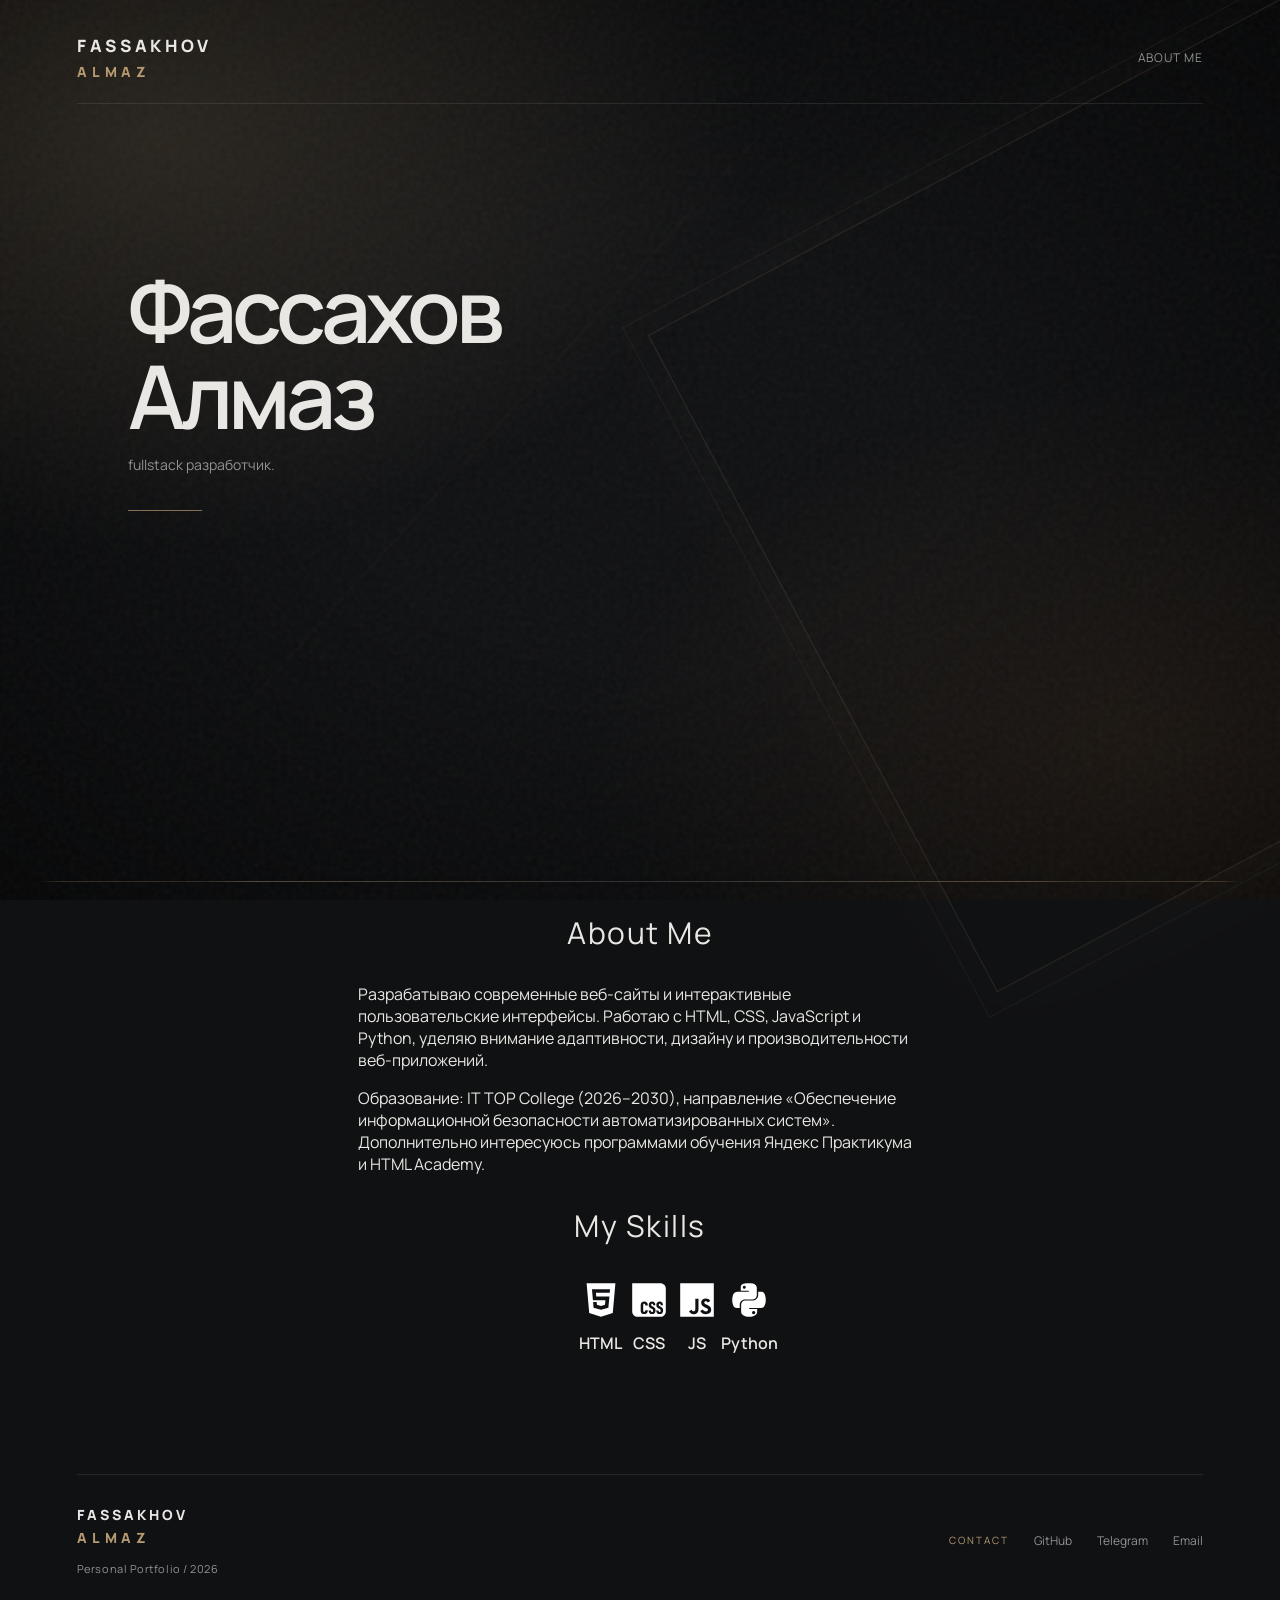
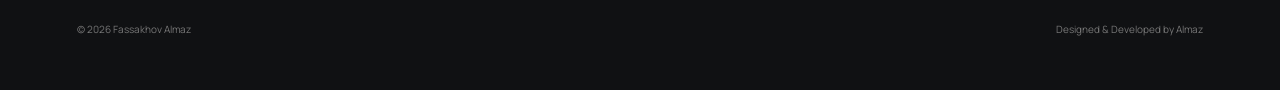
==== index.html @ ca23e42d "Add files via upload" ====
<!DOCTYPE html>
<html lang="ru">
<head>
    <meta charset="UTF-8">
    <meta name="viewport" content="width=device-width, initial-scale=1.0">
    <title>Fassakhov Almaz</title>
    <link rel="stylesheet" href="css/style.css">
</head>
<body>
    <div class="grain"></div>
    <div class="background"></div>
    <div class="content">
        <header>
            <div class="logo">
                <span class="brand">FASSAKHOV</span>
                <span class="brand brand-accent">ALMAZ</span>
            </div>
            <nav>
                <a href="#about">ABOUT ME</a>
                <!-- <a href="#project">PET-PROJECTS</a> -->
            </nav>
        </header>

    <main class="hero">
         <!--  <div class="eyebrow">Portfolio / 2026</div> -->
        <div class="eyebrow"></div>
            <h1>Фассахов<br>Алмаз</h1>
            <!-- <p>Студент первого курса по направлению «Кибербезопасность».</p> -->
             <p>fullstack разработчик.</p>
        <div class="line"></div>

    </main>

    <div class="section-divider"></div>

    <section id="about">
        <p class="about">About Me </p>
        <!-- <p class="ya-ustal">Изучаю программирование, машинное обучение и современные технологии. Развиваю навыки разработки на Python, работаю с веб-технологиями и изучаю принципы построения интеллектуальных систем. Предпочитаю практическое обучение и создание собственных проектов.</p>
        <p class="ya-ustal">Обучяюсь в IT TOP College, 2026–2030. Направление: 10.02.05 „Обеспечение информационной безопасности автоматизированных систем“</p>
        <p class="ya-ustal">Из интересов компьютерные игры различных ранжов и паурлифтинг</p> -->
        <p class="ya-ustal">Разрабатываю современные веб-сайты и интерактивные пользовательские интерфейсы. Работаю с HTML, CSS, JavaScript и Python, уделяю внимание адаптивности, дизайну и производительности веб-приложений.</p>
        <p class="ya-ustal">Образование: IT TOP College (2026–2030), направление «Обеспечение информационной безопасности автоматизированных систем». Дополнительно интересуюсь программами обучения Яндекс Практикума и HTML Academy.</p>

    <p class="about">My Skills</p>
    <div class="skills-row">
        <div class="skill-item">
            <img src="assets/images/html5-brands-solid-full.svg" class="skill-icon" alt="HTML5">
            <span class="skill-label">HTML</span>
        </div>
        <div class="skill-item">
            <img src="assets/images/css-brands-solid-full.svg" class="skill-icon" alt="CSS">
            <span class="skill-label">CSS</span>
        </div>
        <div class="skill-item">
            <img src="assets/images/js-brands-solid-full.svg" class="skill-icon" alt="JavaScript">
            <span class="skill-label">JS</span>
        </div>
        <!-- <div class="skill-item">
            <img src="assets/images/brain-solid-full.svg" class="skill-icon" alt="ML">
            <span class="skill-label">ML</span>
        </div> -->
        <div class="skill-item">
            <img src="assets/images/python-brands-solid-full.svg" class="skill-icon" alt="Python">
            <span class="skill-label">Python</span>
        </div>
    </div>

    <!-- <p class="about">Technical Skills </p> -->
    </section>

    
    <!-- <section id="project">
        <h2 class="project-title">My Projects</h2>

        <div class="project-list">

            <article class="project-card">
                <div class="project-info">
                    <span class="project-number">01 / PROJECT</span>
                    <h3>Project Name</h3>
                    <p>
                        Краткое описание проекта. Основные задачи, особенности и использованные технологии.
                    </p>
                    <a href="https://github.com/" target="_blank">
                        VIEW ON GITHUB ↗
                    </a>
                </div>

                <div class="project-gallery">

                    <button class="project-image" type="button" data-gallery-open>
                        <img src="assets/images/project-1.png" alt="Project preview">
                    </button>

                    <div class="gallery-data" hidden>
                        <img src="assets/images/project-1.png" alt="Главный экран">
                        <img src="assets/images/project-1.png" alt="Второй экран">
                        <img src="assets/images/project-1.png" alt="Третий экран">
                    </div>

                </div>
            </article>

            <article class="project-card reverse">
                <div class="project-info">
                    <span class="project-number">02 / PROJECT</span>
                    <h3>Project Name</h3>
                    <p>
                        Краткое описание второго проекта.
                    </p>
                    <a href="https://github.com/" target="_blank">
                        VIEW ON GITHUB ↗
                    </a>
                </div>

                <div class="project-gallery">

                    <button class="project-image" type="button" data-gallery-open>
                        <img src="assets/images/project-2.png" alt="Project preview">
                    </button>

                    <div class="gallery-data" hidden>
                        <img src="assets/images/project-2.png" alt="Главный экран">
                        <img src="assets/images/project-2.png" alt="Второй экран">
                        <img src="assets/images/project-2.png" alt="Третий экран">
                    </div>

                </div>
            </article>

        </div>
    </section> -->


    
    <footer class="footer">
        <div class="footer-top">
            <div class="footer-brand">
                <span>FASSAKHOV</span>
                <span class="brand brand-accent">ALMAZ</span>
                <p>Personal Portfolio / 2026</p>
            </div>

            <div class="footer-contact">

                <span class="footer-heading">
                    CONTACT
                </span>

                <a href="https://github.com/fewrw" target="_blank">
                    GitHub
                </a>

                <a href="https://t.me/DontOnAlweys" target="_blank">
                    Telegram
                </a>

                <a href="https://mail.google.com/mail/?view=cm&fs=1&to=almazfasohov2009293@gmail.com" target="_blank">
                    Email
                </a>
            </div>
        </div>

        <div class="footer-bottom">
            <span>© 2026 Fassakhov Almaz</span>
            <span>Designed & Developed by Almaz</span>
        </div>
    </footer>

    <div class="gallery-modal" id="galleryModal">

    <div class="gallery-window">

        <button class="gallery-close" id="galleryClose" aria-label="Закрыть">
            &times;
        </button>

        <div class="gallery-viewer">

            <button class="gallery-arrow gallery-prev" id="galleryPrev" aria-label="Предыдущее фото">
                &#10094;
            </button>

            <img src="" alt="" class="gallery-main-image" id="galleryMainImage">

            <button class="gallery-arrow gallery-next" id="galleryNext" aria-label="Следующее фото">
                &#10095;
            </button>

        </div>

        <div class="gallery-bottom">

            <div class="gallery-counter" id="galleryCounter">01 / 03</div>

            <div class="gallery-thumbnails" id="galleryThumbnails"></div>

        </div>

        </div>

    </div>

    <script src="js/script.js"></script>
    
</body>
</html>
---- css/style.css ----
@font-face {
    font-family: "Manrope";
    src: url("../assets/fonts/manrope.woff2") format("woff2");
    font-display: swap;
}
* {
  box-sizing: border-box;
}
body {
  min-height: 100vh;
  margin: 0;
  color: #E8E7E3;
  font-family: "Manrope", Arial, sans-serif;
  background: #101113;
}
body::before {
  content: "";
  position: fixed;
  inset: 0;
  pointer-events: none;
  opacity: .28;
  background:
    linear-gradient(132deg, transparent 0 42%, rgba(182,154,112,.10) 42.1%, transparent 42.5% 100%),
    linear-gradient(132deg, transparent 0 58%, rgba(182,154,112,.07) 58.1%, transparent 58.4% 100%);
  mask-image: linear-gradient(90deg, transparent, #000 20%, #000 80%, transparent);
}
body::after {
  content: "";
  position: fixed;
  width: 58vw;
  height: 58vw;
  min-width: 560px;
  min-height: 560px;
   right: -19vw;
  top: 13vh;
  transform: rotate(-28deg);
  border: 1px solid rgba(182,154,112,.15);
  outline: 1px solid rgba(182,154,112,.07);
  outline-offset: 18px;  
  pointer-events: none;
  box-shadow: 0 0 100px rgba(182,154,112,.035);
}
header {
  display: flex;
  justify-content: space-between;
  align-items: center;
  border-bottom: 1px solid rgba(232,231,227,.10);
  padding-bottom: 22px;
}
h1 {
  margin: 22px 0 14px;
  font-size: clamp(42px, 7vw, 88px);
  line-height: .98;
  letter-spacing: -.055em;
  font-weight: 600;
}
nav {
  display: flex; gap: 34px;
}
nav a {
  color: #929292;
  text-decoration: none;
  font-size: 12px;
  letter-spacing: .08em;
  transition: color .2s ease;
}
nav a:hover {
  color: #B69A70;
}
footer {
    margin-top: 100px;
    padding: 30px 0;
    border-top: 1px solid rgba(232,231,227,.10);
}
.grain {
  position: fixed;
  inset: 0;
  z-index: 1;
  pointer-events: none;
  opacity: .045;
  background-image: url("data:image/svg+xml,%3Csvg viewBox='0 0 180 180' xmlns='http://www.w3.org/2000/svg'%3E%3Cfilter id='n'%3E%3CfeTurbulence type='fractalNoise' baseFrequency='.9' numOctaves='3' stitchTiles='stitch'/%3E%3C/filter%3E%3Crect width='100%25' height='100%25' filter='url(%23n)'/%3E%3C/svg%3E");
}
.content {
  position: relative;
  z-index: 2;
  min-height: 100vh;
  padding: 34px 6vw;
    }
.brand {
  font-size: 17px;
  font-weight: 800;
  letter-spacing: .22em;
}
.brand-accent {
    color: #B69A70;
    font-size: 14px;
    letter-spacing: .35em;
}
.hero {
    position: relative;
    margin-top: 18vh;
    margin-left: 4vw;
    max-width: 620px;
}

.eyebrow {
  color: #B69A70;
  font-size: 11px;
  letter-spacing: .28em;
  text-transform: uppercase;
}
.hero p {
  max-width: 410px;
  color: #929292;
  font-size: 14px;
  line-height: 1.8;
}
.line {
  width: 74px;
  height: 1px;
  margin-top: 32px;
  background: #B69A70;
  opacity: .7;
}
.logo {
    display: flex;
    flex-direction: column;
    gap: 5px;
}
.section-divider {
    width: calc(100% + 8vw);
    height: 1px;
    margin: 370px 0 0 -4vw;
    border-radius: 50%;

    background: linear-gradient(
        90deg,
        transparent,
        rgba(182, 154, 112, 0.5) 3%,
        rgba(232, 231, 227, 0.15) 50%,
        rgba(182, 154, 112, 0.5) 97%,
        transparent
    );

    box-shadow: 0 0 12px rgba(182, 154, 112, 0.08);
}
.about {
  font-size: 30px;
  letter-spacing: .05em;
  text-align: center;
}
.ya-ustal {
  padding-left: 25%;
  padding-right: 25%;
}
.skills-row {
  display: flex;
  justify-content: space-between;
  width: 100%;
  padding: 0 500px;
  align-items: center;
}
.skill-item {
  display: flex;
  flex-direction: column;
  align-items: center;
  gap: 8px;
}
.skill-icon {
  width: 48px;
  height: auto;
  display: block;
}
.skill-label {
  font-size: 16px;
  font-weight: 600;
}
.background {
    position: fixed;
    inset: 0;
    z-index: 0;
    pointer-events: none;
    background:
        radial-gradient(ellipse at 12% 15%, rgba(182,154,112,.18), transparent 38%),
        radial-gradient(ellipse at 88% 82%, rgba(117,78,43,.16), transparent 34%),
        radial-gradient(ellipse at center, transparent 35%, rgba(0,0,0,.58) 100%);
}
.pet-project {
  padding-top: 80px;
  font-size: 30px;
  letter-spacing: .05em;
  text-align: center;
}
.footer {
    margin-top: 120px;
    padding: 30px 0 20px;
    border-top: 1px solid rgba(232,231,227,.10);
}
.footer-top {
    display: flex;
    justify-content: space-between;
    align-items: center;
    padding-bottom: 30px;
}
.footer-brand {
    display: flex;
    flex-direction: column;
    gap: 4px;
    font-size: 14px;
    font-weight: 800;
    letter-spacing: .22em;
}
.footer-brand p {
    margin: 10px 0 0;
    color: #929292;
    font-size: 11px;
    font-weight: 400;
    letter-spacing: .05em;
}
.footer-contact {
    display: flex;
    align-items: center;
    gap: 25px;
}
.footer-heading {
    color: #B69A70;
    font-size: 10px;
    letter-spacing: .2em;
}
.footer a {
    color: #929292;
    text-decoration: none;
    font-size: 12px;
    transition: color .2s ease;
}
.footer a:hover {
    color: #B69A70;
}
.footer-bottom {
    display: flex;
    justify-content: space-between;
    padding-top: 16px;
    color: #777;
    font-size: 10px;
}
#project {
    margin-top: 120px;
}
.project-title {
    font-size: 30px;
    font-weight: 600;
    letter-spacing: 0.05em;
    text-align: center;
    margin-bottom: 80px;
}
.project-list {
    display: flex;
    flex-direction: column;
    gap: 100px;
}
.project-card {
    display: flex;
    align-items: center;
    gap: 70px;
    width: 100%;
}
.project-card.reverse {
    flex-direction: row-reverse;
}
.project-info {
    flex: 1;
    min-width: 0;
}
.project-gallery {
    flex: 1;
    min-width: 0;
}
.project-number {
    color: #B69A70;
    font-size: 11px;
    letter-spacing: 0.2em;
}
.project-info h3 {
    font-size: 28px;
    font-weight: 600;
    margin: 18px 0;
}
.project-info p {
    color: #929292;
    font-size: 14px;
    line-height: 1.8;
    max-width: 450px;
}
.project-info a {
    display: inline-block;
    margin-top: 25px;
    color: #B69A70;
    font-size: 11px;
    letter-spacing: 0.12em;
    text-decoration: none;
    transition: color 0.2s ease;
}
.project-info a:hover {
    color: #E8E7E3;
}
.project-image {
    display: block;
    width: 100%;
    padding: 0;
    border: 1px solid rgba(232, 231, 227, 0.12);
    border-radius: 12px;
    overflow: hidden;
    background: #1B1D20;
    cursor: pointer;
    aspect-ratio: 16 / 10;
}
.project-image img {
    display: block;
    width: 100%;
    height: 100%;
    object-fit: cover;
    transition: transform 0.5s ease;
}
.project-image:hover img {
    transform: scale(1.04);
}
.gallery-modal {
    position: fixed;
    inset: 0;
    z-index: 1000;

    display: flex;
    justify-content: center;
    align-items: center;

    padding: 30px;
    background: rgba(0, 0, 0, 0.88);
    backdrop-filter: blur(12px);

    opacity: 0;
    visibility: hidden;
    transition: opacity 0.3s ease, visibility 0.3s ease;
}
.gallery-modal.active {
    opacity: 1;
    visibility: visible;
}
.gallery-window {
    position: relative;
    width: 100%;
    max-width: 1100px;
    max-height: 90vh;

    display: flex;
    flex-direction: column;
    gap: 20px;
}
.gallery-close {
    position: absolute;
    top: -35px;
    right: 0;

    border: none;
    background: none;
    color: #E8E7E3;

    font-size: 32px;
    cursor: pointer;
    transition: color 0.2s ease;
}
.gallery-close:hover {
    color: #B69A70;
}
.gallery-viewer {
    position: relative;

    display: flex;
    justify-content: center;
    align-items: center;

    width: 100%;
    height: 65vh;
    min-height: 250px;

    background: #101113;
    border: 1px solid rgba(232, 231, 227, 0.12);
    border-radius: 10px;
    overflow: hidden;
}
.gallery-main-image {
    width: 100%;
    height: 100%;
    object-fit: contain;
}
.gallery-arrow {
    position: absolute;
    top: 0;
    bottom: 0;

    width: 15%;

    border: none;
    color: #E8E7E3;
    background: transparent;

    font-size: 30px;
    cursor: pointer;

    opacity: 0;
    transition: background 0.25s ease, opacity 0.25s ease;
}
.gallery-arrow:hover {
    opacity: 1;
    background: rgba(0, 0, 0, 0.15);
}
.gallery-prev {
    left: 0;
}
.gallery-next {
    right: 0;
}
.gallery-bottom {
    display: flex;
    flex-direction: column;
    gap: 12px;
}
.gallery-counter {
    color: #929292;
    font-size: 11px;
    letter-spacing: 0.15em;
}
.gallery-thumbnails {
    display: flex;
    gap: 10px;
    overflow-x: auto;
    padding-bottom: 8px;
}
.gallery-thumbnail {
    flex: 0 0 110px;
    height: 70px;

    padding: 0;
    border: 1px solid rgba(232, 231, 227, 0.15);
    border-radius: 6px;

    overflow: hidden;
    background: #1B1D20;
    opacity: 0.5;
    cursor: pointer;

    transition: opacity 0.2s ease, border-color 0.2s ease;
}
.gallery-thumbnail img {
    width: 100%;
    height: 100%;
    display: block;
    object-fit: cover;
}
.gallery-thumbnail:hover {
    opacity: 0.8;
}
.gallery-thumbnail.active {
    opacity: 1;
    border-color: #B69A70;
}
@media (max-width: 700px) {

    .project-card,
    .project-card.reverse {
        flex-direction: column;
        gap: 25px;
    }

    .project-info,
    .project-gallery {
        width: 100%;
        flex: none;
    }

    .project-gallery {
        flex: none;
    }

    .project-title {
        margin-bottom: 50px;
    }

    .project-list {
        gap: 70px;
    }

    /* GALLERY */
    .gallery-modal {
        padding: 15px;
    }

    .gallery-viewer {
        height: 55vh;
    }

    .gallery-thumbnail {
        flex-basis: 85px;
        height: 55px;
    }

    .gallery-arrow {
        width: 20%;
        opacity: 0.7;
    }

    /* GENERAL */
    .content {
        padding: 24px 6vw;
    }

    nav {
        gap: 14px;
    }

    nav a {
        font-size: 10px;
    }

    .hero {
        left: 7vw;
        right: 7vw;
    }

}
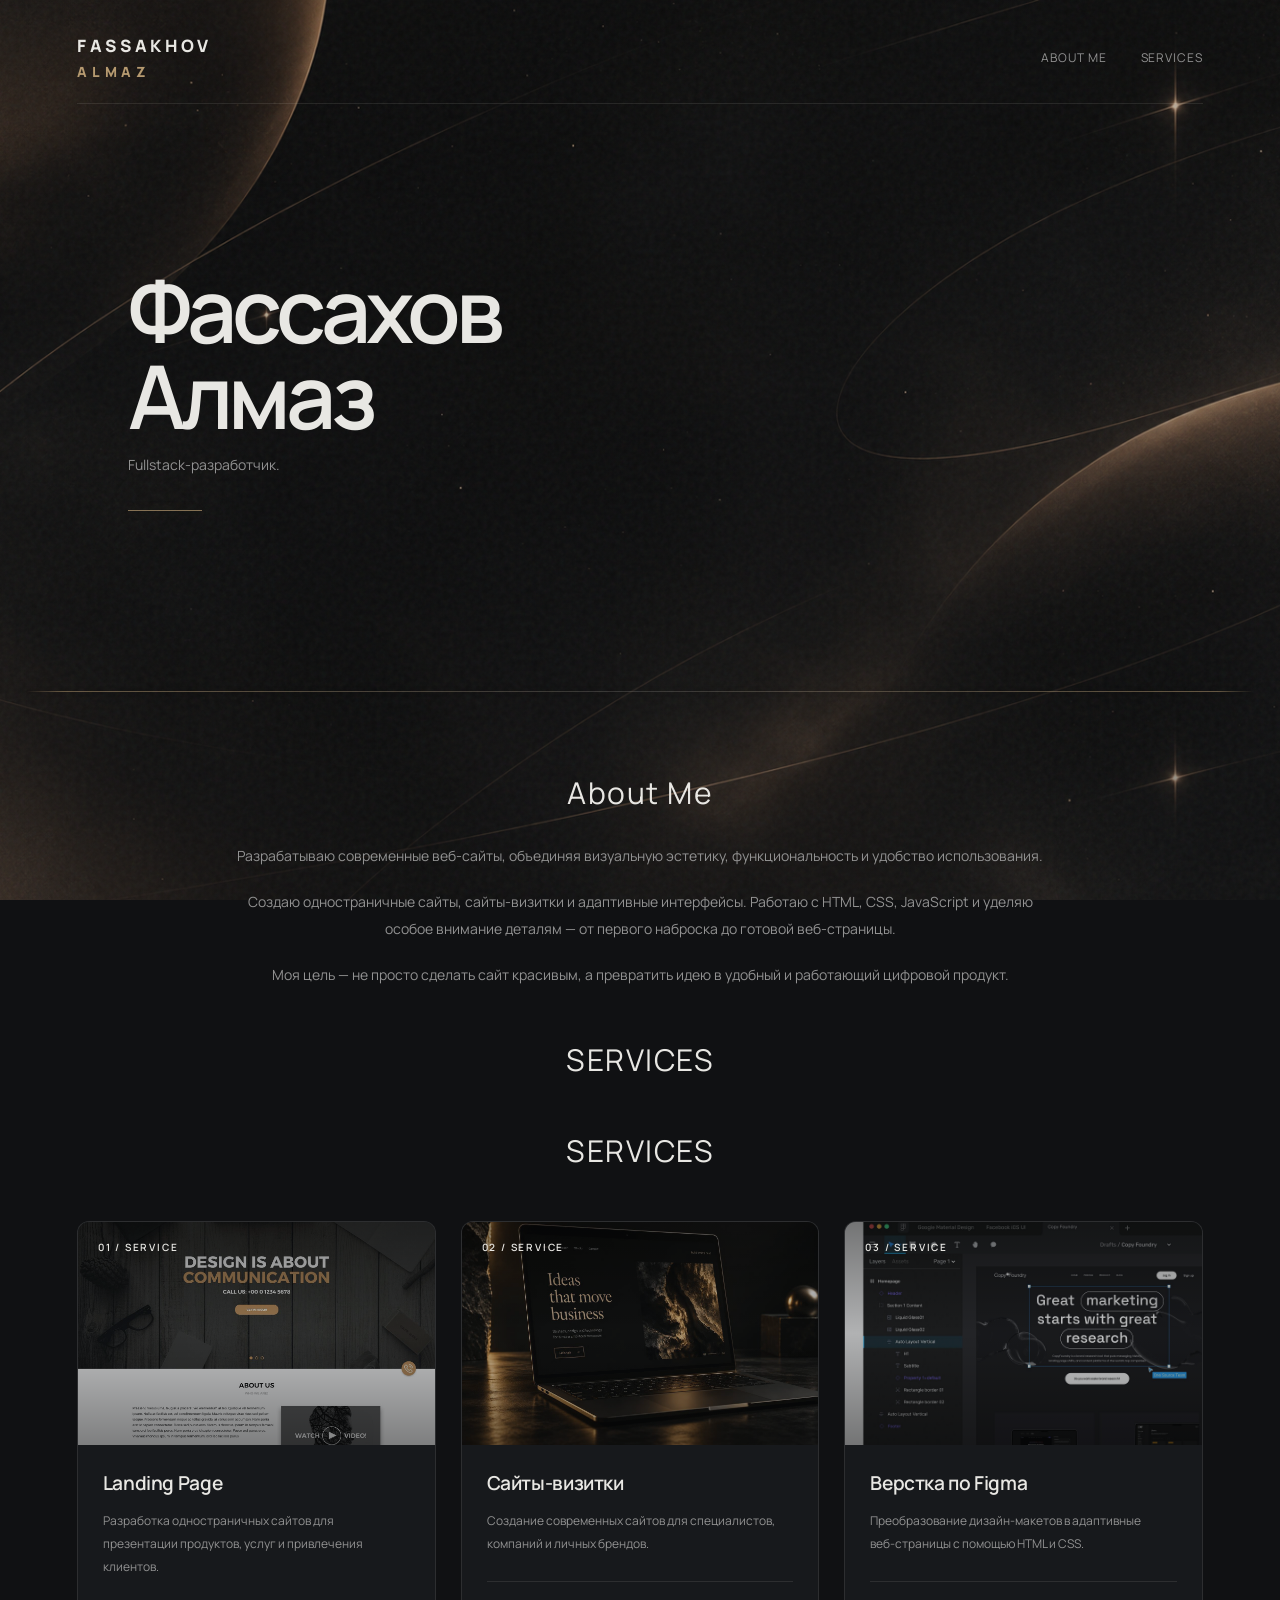
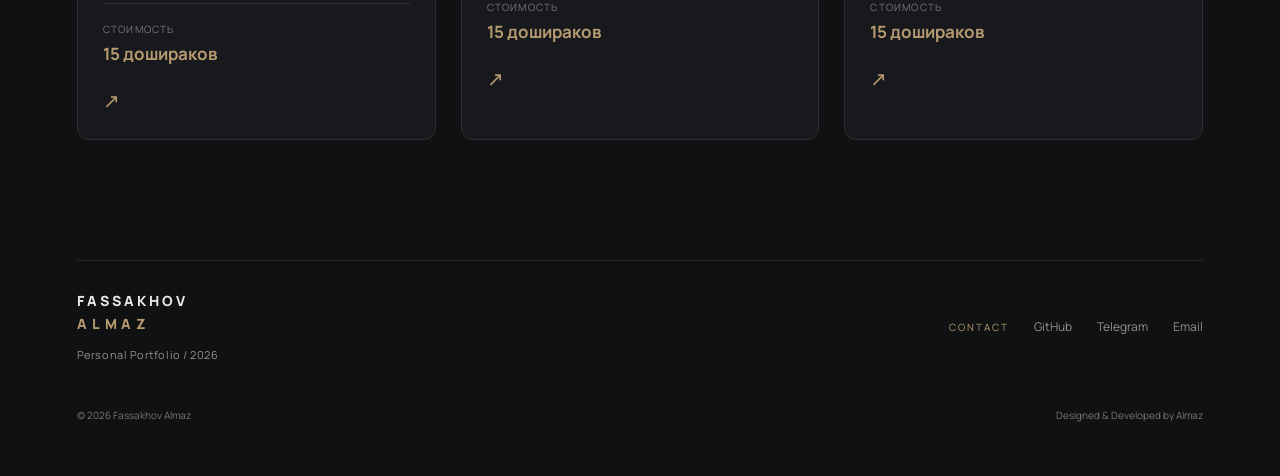
==== commit a2672b80: "Add files via upload" ====
--- a/index.html
+++ b/index.html
@@ -1,207 +1,229 @@
 <!DOCTYPE html>
 <html lang="ru">
+
 <head>
     <meta charset="UTF-8">
     <meta name="viewport" content="width=device-width, initial-scale=1.0">
-    <title>Fassakhov Almaz</title>
+
+    <title>Фассахов Алмаз — Fullstack-разработчик</title>
+
+    <meta name="description"
+        content="Фассахов Алмаз — веб-разработчик. Создание современных сайтов, адаптивная верстка HTML, CSS и JavaScript, разработка интерфейсов по макетам Figma.">
+
+    <meta name="keywords"
+        content="разработка сайтов, создание сайтов, веб-разработка, верстка сайтов, адаптивная верстка, frontend-разработчик, fullstack-разработчик, HTML, CSS, JavaScript, Landing Page, сайты-визитки">
+
+    <meta name="author" content="Фассахов Алмаз">
+
     <link rel="stylesheet" href="css/style.css">
 </head>
+
 <body>
+
     <div class="grain"></div>
     <div class="background"></div>
+
     <div class="content">
+
+        <!-- HEADER -->
         <header>
             <div class="logo">
                 <span class="brand">FASSAKHOV</span>
                 <span class="brand brand-accent">ALMAZ</span>
             </div>
+
             <nav>
                 <a href="#about">ABOUT ME</a>
-                <!-- <a href="#project">PET-PROJECTS</a> -->
+                <a href="#services">SERVICES</a>
             </nav>
         </header>
 
-    <main class="hero">
-         <!--  <div class="eyebrow">Portfolio / 2026</div> -->
-        <div class="eyebrow"></div>
-            <h1>Фассахов<br>Алмаз</h1>
-            <!-- <p>Студент первого курса по направлению «Кибербезопасность».</p> -->
-             <p>fullstack разработчик.</p>
-        <div class="line"></div>
-
-    </main>
-
-    <div class="section-divider"></div>
-
-    <section id="about">
-        <p class="about">About Me </p>
-        <!-- <p class="ya-ustal">Изучаю программирование, машинное обучение и современные технологии. Развиваю навыки разработки на Python, работаю с веб-технологиями и изучаю принципы построения интеллектуальных систем. Предпочитаю практическое обучение и создание собственных проектов.</p>
-        <p class="ya-ustal">Обучяюсь в IT TOP College, 2026–2030. Направление: 10.02.05 „Обеспечение информационной безопасности автоматизированных систем“</p>
-        <p class="ya-ustal">Из интересов компьютерные игры различных ранжов и паурлифтинг</p> -->
-        <p class="ya-ustal">Разрабатываю современные веб-сайты и интерактивные пользовательские интерфейсы. Работаю с HTML, CSS, JavaScript и Python, уделяю внимание адаптивности, дизайну и производительности веб-приложений.</p>
-        <p class="ya-ustal">Образование: IT TOP College (2026–2030), направление «Обеспечение информационной безопасности автоматизированных систем». Дополнительно интересуюсь программами обучения Яндекс Практикума и HTML Academy.</p>
-
-    <p class="about">My Skills</p>
-    <div class="skills-row">
-        <div class="skill-item">
-            <img src="assets/images/html5-brands-solid-full.svg" class="skill-icon" alt="HTML5">
-            <span class="skill-label">HTML</span>
+
+        <!-- HERO -->
+        <main class="hero">
+
+            <h1>
+                Фассахов<br>
+                Алмаз
+            </h1>
+
+            <p>Fullstack-разработчик.</p>
+
+            <div class="line"></div>
+
+        </main>
+
+
+        <div class="section-divider reveal"></div>
+
+
+        <!-- ABOUT ME -->
+        <section id="about">
+
+            <p class="about reveal">About Me</p>
+
+            <p class="ya-ustal reveal reveal-delay-1">
+                Разрабатываю современные веб-сайты, объединяя визуальную эстетику, функциональность и удобство
+                использования.
+            </p>
+
+            <p class="ya-ustal reveal reveal-delay-2">
+                Создаю одностраничные сайты, сайты-визитки и адаптивные интерфейсы. Работаю с HTML, CSS, JavaScript и
+                уделяю особое внимание деталям — от первого наброска до готовой веб-страницы.
+            </p>
+
+            <p class="ya-ustal reveal reveal-delay-3">
+                Моя цель — не просто сделать сайт красивым, а превратить идею в удобный и работающий цифровой продукт.
+            </p>
+
+        </section>
+
+        <!-- SERVICES -->
+        <p class="about reveal">SERVICES</p>
+
+        <p class="about">SERVICES</p>
+
+
+        <div class="services-grid">
+
+            <!-- CARD 01 -->
+            <div class="service-card reveal reveal-delay-1">
+                <div class="service-image">
+                    <img src="assets/images/service-landing.jpg" alt="Разработка Landing Page">
+                    <span class="service-number">01 / SERVICE</span>
+                </div>
+
+                <div class="service-content">
+                    <h3>Landing Page</h3>
+                    <p>
+                        Разработка одностраничных сайтов для презентации
+                        продуктов, услуг и привлечения клиентов.
+                    </p>
+                    <div class="service-price">
+                        <span>Стоимость</span>
+                        <strong>15 дошираков</strong>
+                    </div>
+                    <span class="service-arrow">↗</span>
+                </div>
+            </div>
+
+
+            <!-- CARD 02 -->
+            <div class="service-card reveal reveal-delay-2">
+                <div class="service-image">
+                    <img src="assets/images/service-business.jpg" alt="Создание сайтов-визиток">
+                    <span class="service-number">02 / SERVICE</span>
+                </div>
+
+                <div class="service-content">
+                    <h3>Сайты-визитки</h3>
+                    <p>
+                        Создание современных сайтов для специалистов,
+                        компаний и личных брендов.
+                    </p>
+                    <div class="service-price">
+                        <span>Стоимость</span>
+                        <strong>15 дошираков</strong>
+                    </div>
+                    <span class="service-arrow">↗</span>
+                </div>
+            </div>
+
+
+            <!-- CARD 03 -->
+            <div class="service-card reveal reveal-delay-3">
+                <div class="service-image">
+                    <img src="assets/images/service-figma.jpg" alt="Верстка сайтов по Figma">
+                    <span class="service-number">03 / SERVICE</span>
+                </div>
+
+                <div class="service-content">
+                    <h3>Верстка по Figma</h3>
+                    <p>
+                        Преобразование дизайн-макетов в адаптивные
+                        веб-страницы с помощью HTML и CSS.
+                    </p>
+                    <div class="service-price">
+                        <span>Стоимость</span>
+                        <strong>15 дошираков</strong>
+                    </div>
+                    <span class="service-arrow">↗</span>
+                </div>
+            </div>
+
         </div>
-        <div class="skill-item">
-            <img src="assets/images/css-brands-solid-full.svg" class="skill-icon" alt="CSS">
-            <span class="skill-label">CSS</span>
-        </div>
-        <div class="skill-item">
-            <img src="assets/images/js-brands-solid-full.svg" class="skill-icon" alt="JavaScript">
-            <span class="skill-label">JS</span>
-        </div>
-        <!-- <div class="skill-item">
-            <img src="assets/images/brain-solid-full.svg" class="skill-icon" alt="ML">
-            <span class="skill-label">ML</span>
-        </div> -->
-        <div class="skill-item">
-            <img src="assets/images/python-brands-solid-full.svg" class="skill-icon" alt="Python">
-            <span class="skill-label">Python</span>
-        </div>
+
+        </section>
+
+
+        <!-- FOOTER -->
+        <footer class="footer reveal">
+
+            <div class="footer-top">
+
+                <div class="footer-brand">
+                    <span>FASSAKHOV</span>
+                    <span class="brand brand-accent">ALMAZ</span>
+
+                    <p>Personal Portfolio / 2026</p>
+                </div>
+
+
+                <div class="footer-contact">
+
+                    <span class="footer-heading">CONTACT</span>
+
+                    <a href="https://github.com/fewrw" target="_blank" rel="noopener noreferrer">
+                        GitHub
+                    </a>
+
+                    <a href="https://t.me/DontOnAlweys" target="_blank" rel="noopener noreferrer">
+                        Telegram
+                    </a>
+
+                    <a href="mailto:almazfasohov2009293@gmail.com">
+                        Email
+                    </a>
+
+                </div>
+
+            </div>
+
+
+            <div class="footer-bottom">
+
+                <span>© 2026 Fassakhov Almaz</span>
+
+                <span>Designed &amp; Developed by Almaz</span>
+
+            </div>
+
+        </footer>
+
     </div>
 
-    <!-- <p class="about">Technical Skills </p> -->
-    </section>
-
-    
-    <!-- <section id="project">
-        <h2 class="project-title">My Projects</h2>
-
-        <div class="project-list">
-
-            <article class="project-card">
-                <div class="project-info">
-                    <span class="project-number">01 / PROJECT</span>
-                    <h3>Project Name</h3>
-                    <p>
-                        Краткое описание проекта. Основные задачи, особенности и использованные технологии.
-                    </p>
-                    <a href="https://github.com/" target="_blank">
-                        VIEW ON GITHUB ↗
-                    </a>
-                </div>
-
-                <div class="project-gallery">
-
-                    <button class="project-image" type="button" data-gallery-open>
-                        <img src="assets/images/project-1.png" alt="Project preview">
-                    </button>
-
-                    <div class="gallery-data" hidden>
-                        <img src="assets/images/project-1.png" alt="Главный экран">
-                        <img src="assets/images/project-1.png" alt="Второй экран">
-                        <img src="assets/images/project-1.png" alt="Третий экран">
-                    </div>
-
-                </div>
-            </article>
-
-            <article class="project-card reverse">
-                <div class="project-info">
-                    <span class="project-number">02 / PROJECT</span>
-                    <h3>Project Name</h3>
-                    <p>
-                        Краткое описание второго проекта.
-                    </p>
-                    <a href="https://github.com/" target="_blank">
-                        VIEW ON GITHUB ↗
-                    </a>
-                </div>
-
-                <div class="project-gallery">
-
-                    <button class="project-image" type="button" data-gallery-open>
-                        <img src="assets/images/project-2.png" alt="Project preview">
-                    </button>
-
-                    <div class="gallery-data" hidden>
-                        <img src="assets/images/project-2.png" alt="Главный экран">
-                        <img src="assets/images/project-2.png" alt="Второй экран">
-                        <img src="assets/images/project-2.png" alt="Третий экран">
-                    </div>
-
-                </div>
-            </article>
-
-        </div>
-    </section> -->
-
-
-    
-    <footer class="footer">
-        <div class="footer-top">
-            <div class="footer-brand">
-                <span>FASSAKHOV</span>
-                <span class="brand brand-accent">ALMAZ</span>
-                <p>Personal Portfolio / 2026</p>
-            </div>
-
-            <div class="footer-contact">
-
-                <span class="footer-heading">
-                    CONTACT
-                </span>
-
-                <a href="https://github.com/fewrw" target="_blank">
-                    GitHub
-                </a>
-
-                <a href="https://t.me/DontOnAlweys" target="_blank">
-                    Telegram
-                </a>
-
-                <a href="https://mail.google.com/mail/?view=cm&fs=1&to=almazfasohov2009293@gmail.com" target="_blank">
-                    Email
-                </a>
-            </div>
-        </div>
-
-        <div class="footer-bottom">
-            <span>© 2026 Fassakhov Almaz</span>
-            <span>Designed & Developed by Almaz</span>
-        </div>
-    </footer>
-
-    <div class="gallery-modal" id="galleryModal">
-
-    <div class="gallery-window">
-
-        <button class="gallery-close" id="galleryClose" aria-label="Закрыть">
-            &times;
-        </button>
-
-        <div class="gallery-viewer">
-
-            <button class="gallery-arrow gallery-prev" id="galleryPrev" aria-label="Предыдущее фото">
-                &#10094;
-            </button>
-
-            <img src="" alt="" class="gallery-main-image" id="galleryMainImage">
-
-            <button class="gallery-arrow gallery-next" id="galleryNext" aria-label="Следующее фото">
-                &#10095;
-            </button>
-
-        </div>
-
-        <div class="gallery-bottom">
-
-            <div class="gallery-counter" id="galleryCounter">01 / 03</div>
-
-            <div class="gallery-thumbnails" id="galleryThumbnails"></div>
-
-        </div>
-
-        </div>
-
-    </div>
-
-    <script src="js/script.js"></script>
-    
+    <script>
+        const observer = new IntersectionObserver((entries) => {
+
+            entries.forEach((entry) => {
+
+                if (entry.isIntersecting) {
+                    entry.target.classList.add('is-visible');
+
+                    observer.unobserve(entry.target);
+                }
+
+            });
+
+        }, {
+            threshold: 0.15
+        });
+
+        document.querySelectorAll('.reveal').forEach((element) => {
+            observer.observe(element);
+        });
+    </script>
+
 </body>
+
 </html>
--- a/css/style.css
+++ b/css/style.css
@@ -1,518 +1,639 @@
+
+/* ========================================
+   FONTS & RESET
+======================================== */
+
 @font-face {
     font-family: "Manrope";
     src: url("../assets/fonts/manrope.woff2") format("woff2");
     font-display: swap;
 }
+
 * {
-  box-sizing: border-box;
-}
+    box-sizing: border-box;
+}
+
+html {
+    scroll-behavior: smooth;
+}
+
 body {
-  min-height: 100vh;
-  margin: 0;
-  color: #E8E7E3;
-  font-family: "Manrope", Arial, sans-serif;
-  background: #101113;
-}
-body::before {
-  content: "";
-  position: fixed;
-  inset: 0;
-  pointer-events: none;
-  opacity: .28;
-  background:
-    linear-gradient(132deg, transparent 0 42%, rgba(182,154,112,.10) 42.1%, transparent 42.5% 100%),
-    linear-gradient(132deg, transparent 0 58%, rgba(182,154,112,.07) 58.1%, transparent 58.4% 100%);
-  mask-image: linear-gradient(90deg, transparent, #000 20%, #000 80%, transparent);
-}
-body::after {
-  content: "";
-  position: fixed;
-  width: 58vw;
-  height: 58vw;
-  min-width: 560px;
-  min-height: 560px;
-   right: -19vw;
-  top: 13vh;
-  transform: rotate(-28deg);
-  border: 1px solid rgba(182,154,112,.15);
-  outline: 1px solid rgba(182,154,112,.07);
-  outline-offset: 18px;  
-  pointer-events: none;
-  box-shadow: 0 0 100px rgba(182,154,112,.035);
-}
-header {
-  display: flex;
-  justify-content: space-between;
-  align-items: center;
-  border-bottom: 1px solid rgba(232,231,227,.10);
-  padding-bottom: 22px;
-}
-h1 {
-  margin: 22px 0 14px;
-  font-size: clamp(42px, 7vw, 88px);
-  line-height: .98;
-  letter-spacing: -.055em;
-  font-weight: 600;
-}
-nav {
-  display: flex; gap: 34px;
-}
-nav a {
-  color: #929292;
-  text-decoration: none;
-  font-size: 12px;
-  letter-spacing: .08em;
-  transition: color .2s ease;
-}
-nav a:hover {
-  color: #B69A70;
-}
-footer {
-    margin-top: 100px;
-    padding: 30px 0;
-    border-top: 1px solid rgba(232,231,227,.10);
-}
-.grain {
-  position: fixed;
-  inset: 0;
-  z-index: 1;
-  pointer-events: none;
-  opacity: .045;
-  background-image: url("data:image/svg+xml,%3Csvg viewBox='0 0 180 180' xmlns='http://www.w3.org/2000/svg'%3E%3Cfilter id='n'%3E%3CfeTurbulence type='fractalNoise' baseFrequency='.9' numOctaves='3' stitchTiles='stitch'/%3E%3C/filter%3E%3Crect width='100%25' height='100%25' filter='url(%23n)'/%3E%3C/svg%3E");
-}
-.content {
-  position: relative;
-  z-index: 2;
-  min-height: 100vh;
-  padding: 34px 6vw;
-    }
-.brand {
-  font-size: 17px;
-  font-weight: 800;
-  letter-spacing: .22em;
-}
-.brand-accent {
-    color: #B69A70;
-    font-size: 14px;
-    letter-spacing: .35em;
-}
-.hero {
-    position: relative;
-    margin-top: 18vh;
-    margin-left: 4vw;
-    max-width: 620px;
-}
-
-.eyebrow {
-  color: #B69A70;
-  font-size: 11px;
-  letter-spacing: .28em;
-  text-transform: uppercase;
-}
-.hero p {
-  max-width: 410px;
-  color: #929292;
-  font-size: 14px;
-  line-height: 1.8;
-}
-.line {
-  width: 74px;
-  height: 1px;
-  margin-top: 32px;
-  background: #B69A70;
-  opacity: .7;
-}
-.logo {
-    display: flex;
-    flex-direction: column;
-    gap: 5px;
-}
-.section-divider {
-    width: calc(100% + 8vw);
-    height: 1px;
-    margin: 370px 0 0 -4vw;
-    border-radius: 50%;
-
-    background: linear-gradient(
-        90deg,
-        transparent,
-        rgba(182, 154, 112, 0.5) 3%,
-        rgba(232, 231, 227, 0.15) 50%,
-        rgba(182, 154, 112, 0.5) 97%,
-        transparent
-    );
-
-    box-shadow: 0 0 12px rgba(182, 154, 112, 0.08);
-}
-.about {
-  font-size: 30px;
-  letter-spacing: .05em;
-  text-align: center;
-}
-.ya-ustal {
-  padding-left: 25%;
-  padding-right: 25%;
-}
-.skills-row {
-  display: flex;
-  justify-content: space-between;
-  width: 100%;
-  padding: 0 500px;
-  align-items: center;
-}
-.skill-item {
-  display: flex;
-  flex-direction: column;
-  align-items: center;
-  gap: 8px;
-}
-.skill-icon {
-  width: 48px;
-  height: auto;
-  display: block;
-}
-.skill-label {
-  font-size: 16px;
-  font-weight: 600;
-}
+    min-height: 100vh;
+    margin: 0;
+    color: #E8E7E3;
+    font-family: "Manrope", Arial, sans-serif;
+    background: #101113;
+    overflow-x: hidden;
+}
+
+
+/* ========================================
+   BACKGROUND
+======================================== */
+
 .background {
     position: fixed;
     inset: 0;
     z-index: 0;
     pointer-events: none;
+
     background:
-        radial-gradient(ellipse at 12% 15%, rgba(182,154,112,.18), transparent 38%),
-        radial-gradient(ellipse at 88% 82%, rgba(117,78,43,.16), transparent 34%),
-        radial-gradient(ellipse at center, transparent 35%, rgba(0,0,0,.58) 100%);
-}
-.pet-project {
-  padding-top: 80px;
-  font-size: 30px;
-  letter-spacing: .05em;
-  text-align: center;
-}
+        linear-gradient(
+            rgba(16, 17, 19, .25),
+            rgba(16, 17, 19, .45)
+        ),
+        url("../assets/images/background.jpg") center / cover no-repeat;
+}
+
+.grain {
+    position: fixed;
+    inset: 0;
+    z-index: 1;
+    pointer-events: none;
+    opacity: .045;
+
+    background-image: url("data:image/svg+xml,%3Csvg viewBox='0 0 180 180' xmlns='http://www.w3.org/2000/svg'%3E%3Cfilter id='n'%3E%3CfeTurbulence type='fractalNoise' baseFrequency='.9' numOctaves='3' stitchTiles='stitch'/%3E%3C/filter%3E%3Crect width='100%25' height='100%25' filter='url(%23n)'/%3E%3C/svg%3E");
+}
+
+
+/* ========================================
+   MAIN CONTENT
+======================================== */
+
+.content {
+    position: relative;
+    z-index: 2;
+
+    min-height: 100vh;
+    padding: 34px 6vw;
+}
+
+
+/* ========================================
+   HEADER
+======================================== */
+
+header {
+    display: flex;
+    justify-content: space-between;
+    align-items: center;
+
+    padding-bottom: 22px;
+    border-bottom: 1px solid rgba(232, 231, 227, .10);
+}
+
+.logo {
+    display: flex;
+    flex-direction: column;
+    gap: 5px;
+}
+
+.brand {
+    font-size: 17px;
+    font-weight: 800;
+    letter-spacing: .22em;
+}
+
+.brand-accent {
+    color: #B69A70;
+    font-size: 14px;
+    letter-spacing: .35em;
+}
+
+nav {
+    display: flex;
+    gap: 34px;
+}
+
+nav a {
+    color: #929292;
+    text-decoration: none;
+
+    font-size: 12px;
+    letter-spacing: .08em;
+
+    transition: color .2s ease;
+}
+
+nav a:hover {
+    color: #B69A70;
+}
+
+
+/* ========================================
+   HERO
+======================================== */
+
+.hero {
+    position: relative;
+
+    max-width: 620px;
+    margin-top: 18vh;
+    margin-left: 4vw;
+
+    animation: hero-appear 1s ease both;
+}
+
+h1 {
+    margin: 22px 0 14px;
+
+    font-size: clamp(42px, 7vw, 88px);
+    line-height: .98;
+    letter-spacing: -.055em;
+    font-weight: 600;
+}
+
+.hero p {
+    max-width: 410px;
+
+    color: #929292;
+    font-size: 14px;
+    line-height: 1.8;
+}
+
+.line {
+    width: 74px;
+    height: 1px;
+
+    margin-top: 32px;
+
+    background: #B69A70;
+    opacity: .7;
+
+    transform-origin: left;
+    animation: line-reveal 1.2s ease forwards;
+}
+
+
+/* ========================================
+   SECTION DIVIDER
+======================================== */
+
+.section-divider {
+    width: calc(100% + 8vw);
+    height: 1px;
+
+    margin: 180px 0 0 -4vw;
+
+    background: linear-gradient(
+        90deg,
+        transparent,
+        rgba(182, 154, 112, .5) 3%,
+        rgba(232, 231, 227, .15) 50%,
+        rgba(182, 154, 112, .5) 97%,
+        transparent
+    );
+
+    box-shadow: 0 0 12px rgba(182, 154, 112, .08);
+}
+
+
+/* ========================================
+   ABOUT
+======================================== */
+
+#about {
+    padding-top: 30px;
+}
+
+.about {
+    margin: 50px 0 30px;
+
+    font-size: 30px;
+    letter-spacing: .05em;
+    text-align: center;
+}
+
+.ya-ustal {
+    max-width: 850px;
+
+    margin: 20px auto;
+    padding: 0 20px;
+
+    color: #929292;
+    font-size: 14px;
+    line-height: 1.9;
+    text-align: center;
+}
+
+
+/* ========================================
+   SERVICES
+======================================== */
+
+.services-grid {
+    display: grid;
+    grid-template-columns: repeat(3, minmax(0, 1fr));
+    gap: 25px;
+
+    width: 100%;
+    margin: 50px auto;
+
+    perspective: 1000px;
+}
+
+.service-card {
+    position: relative;
+    overflow: hidden;
+    min-width: 0;
+
+    background: #17191C;
+    border: 1px solid rgba(232, 231, 227, .10);
+    border-radius: 12px;
+
+    transition:
+        opacity .8s ease,
+        transform .8s cubic-bezier(.2, .7, .2, 1),
+        border-color .4s ease,
+        box-shadow .4s ease;
+}
+
+/* ========================================
+   SCROLL REVEAL ANIMATIONS
+======================================== */
+
+.reveal {
+    opacity: 0;
+    transform: translateY(35px);
+
+    transition:
+        opacity .8s ease,
+        transform .8s cubic-bezier(.2, .7, .2, 1);
+}
+
+.reveal.is-visible {
+    opacity: 1;
+    transform: translateY(0);
+}
+
+/* Задержки появления */
+
+.reveal-delay-1 {
+    transition-delay: .15s;
+}
+
+.reveal-delay-2 {
+    transition-delay: .3s;
+}
+
+.reveal-delay-3 {
+    transition-delay: .45s;
+}
+
+/* Карточки */
+
+.service-card.is-visible {
+    opacity: 1;
+    transform: translateY(0);
+}
+
+
+/* IMAGE */
+
+.service-image {
+    position: relative;
+    overflow: hidden;
+
+    width: 100%;
+    aspect-ratio: 16 / 10;
+
+    background: #22252A;
+}
+
+.service-image img {
+    display: block;
+
+    width: 100%;
+    height: 100%;
+
+    object-fit: cover;
+
+    opacity: .75;
+
+    transition:
+        transform .7s cubic-bezier(.2, .7, .2, 1),
+        opacity .5s ease;
+}
+
+.service-image::after {
+    content: "";
+    position: absolute;
+    inset: 0;
+
+    background: linear-gradient(
+        180deg,
+        rgba(0, 0, 0, .35),
+        transparent 50%,
+        rgba(0, 0, 0, .35)
+    );
+
+    pointer-events: none;
+}
+
+.service-number {
+    position: absolute;
+    z-index: 2;
+
+    top: 18px;
+    left: 20px;
+
+    color: #E8E7E3;
+
+    font-size: 10px;
+    letter-spacing: .18em;
+    font-weight: 600;
+}
+
+
+/* CONTENT */
+
+.service-content {
+    position: relative;
+    padding: 25px;
+}
+
+.service-content h3 {
+    margin: 0 0 14px;
+
+    color: #E8E7E3;
+
+    font-size: clamp(16px, 1.5vw, 21px);
+    font-weight: 600;
+    letter-spacing: -.02em;
+}
+
+.service-content p {
+    margin: 0;
+    padding-right: 15px;
+
+    color: #929292;
+
+    font-size: 12px;
+    line-height: 1.9;
+}
+
+.service-arrow {
+    display: inline-block;
+
+    margin-top: 22px;
+
+    color: #B69A70;
+    font-size: 20px;
+
+    transition:
+        transform .3s ease,
+        color .3s ease;
+}
+
+
+/* HOVER */
+
+.service-card:hover {
+    transform: translateY(-10px);
+
+    border-color: rgba(182, 154, 112, .45);
+
+    box-shadow:
+        0 15px 45px rgba(0, 0, 0, .25),
+        0 0 25px rgba(182, 154, 112, .04);
+}
+
+.service-card:hover .service-image img {
+    transform: scale(1.08);
+    opacity: 1;
+}
+
+.service-card:hover .service-arrow {
+    transform: translate(5px, -5px);
+    color: #E8E7E3;
+}
+
+.service-price {
+    display: flex;
+    flex-direction: column;
+    gap: 6px;
+    margin-top: 25px;
+    padding-top: 18px;
+    border-top: 1px solid rgba(232, 231, 227, .10);
+}
+
+.service-price span {
+    color: #777;
+    font-size: 10px;
+    letter-spacing: .12em;
+    text-transform: uppercase;
+}
+
+.service-price strong {
+    color: #B69A70;
+    font-size: 17px;
+    font-weight: 700;
+}
+
+
+/* ========================================
+   SKILLS
+======================================== */
+
+.skills-row {
+    display: flex;
+    justify-content: center;
+    align-items: center;
+    flex-wrap: wrap;
+
+    gap: clamp(35px, 8vw, 110px);
+
+    width: 100%;
+    margin: 45px auto 0;
+}
+
+.skill-item {
+    display: flex;
+    flex-direction: column;
+    align-items: center;
+    gap: 12px;
+
+    transition: transform .3s ease;
+}
+
+.skill-item:hover {
+    transform: translateY(-8px);
+}
+
+.skill-icon {
+    display: block;
+
+    width: 48px;
+    height: 48px;
+
+    object-fit: contain;
+}
+
+.skill-label {
+    font-size: 16px;
+    font-weight: 600;
+}
+
+
+/* ========================================
+   FOOTER
+======================================== */
+
 .footer {
     margin-top: 120px;
     padding: 30px 0 20px;
-    border-top: 1px solid rgba(232,231,227,.10);
-}
+
+    border-top: 1px solid rgba(232, 231, 227, .10);
+}
+
 .footer-top {
     display: flex;
     justify-content: space-between;
     align-items: center;
+    gap: 30px;
+
     padding-bottom: 30px;
 }
+
 .footer-brand {
     display: flex;
     flex-direction: column;
     gap: 4px;
+
     font-size: 14px;
     font-weight: 800;
     letter-spacing: .22em;
 }
+
 .footer-brand p {
     margin: 10px 0 0;
+
     color: #929292;
     font-size: 11px;
     font-weight: 400;
     letter-spacing: .05em;
 }
+
 .footer-contact {
     display: flex;
     align-items: center;
+    flex-wrap: wrap;
     gap: 25px;
 }
+
 .footer-heading {
     color: #B69A70;
     font-size: 10px;
     letter-spacing: .2em;
 }
+
 .footer a {
     color: #929292;
     text-decoration: none;
     font-size: 12px;
+
     transition: color .2s ease;
 }
+
 .footer a:hover {
     color: #B69A70;
 }
+
 .footer-bottom {
     display: flex;
     justify-content: space-between;
+    gap: 20px;
+
     padding-top: 16px;
+
     color: #777;
     font-size: 10px;
 }
-#project {
-    margin-top: 120px;
-}
-.project-title {
-    font-size: 30px;
-    font-weight: 600;
-    letter-spacing: 0.05em;
-    text-align: center;
-    margin-bottom: 80px;
-}
-.project-list {
-    display: flex;
-    flex-direction: column;
-    gap: 100px;
-}
-.project-card {
-    display: flex;
-    align-items: center;
-    gap: 70px;
-    width: 100%;
-}
-.project-card.reverse {
-    flex-direction: row-reverse;
-}
-.project-info {
-    flex: 1;
-    min-width: 0;
-}
-.project-gallery {
-    flex: 1;
-    min-width: 0;
-}
-.project-number {
-    color: #B69A70;
-    font-size: 11px;
-    letter-spacing: 0.2em;
-}
-.project-info h3 {
-    font-size: 28px;
-    font-weight: 600;
-    margin: 18px 0;
-}
-.project-info p {
-    color: #929292;
-    font-size: 14px;
-    line-height: 1.8;
-    max-width: 450px;
-}
-.project-info a {
-    display: inline-block;
-    margin-top: 25px;
-    color: #B69A70;
-    font-size: 11px;
-    letter-spacing: 0.12em;
-    text-decoration: none;
-    transition: color 0.2s ease;
-}
-.project-info a:hover {
-    color: #E8E7E3;
-}
-.project-image {
-    display: block;
-    width: 100%;
-    padding: 0;
-    border: 1px solid rgba(232, 231, 227, 0.12);
-    border-radius: 12px;
-    overflow: hidden;
-    background: #1B1D20;
-    cursor: pointer;
-    aspect-ratio: 16 / 10;
-}
-.project-image img {
-    display: block;
-    width: 100%;
-    height: 100%;
-    object-fit: cover;
-    transition: transform 0.5s ease;
-}
-.project-image:hover img {
-    transform: scale(1.04);
-}
-.gallery-modal {
-    position: fixed;
-    inset: 0;
-    z-index: 1000;
-
-    display: flex;
-    justify-content: center;
-    align-items: center;
-
-    padding: 30px;
-    background: rgba(0, 0, 0, 0.88);
-    backdrop-filter: blur(12px);
-
-    opacity: 0;
-    visibility: hidden;
-    transition: opacity 0.3s ease, visibility 0.3s ease;
-}
-.gallery-modal.active {
-    opacity: 1;
-    visibility: visible;
-}
-.gallery-window {
-    position: relative;
-    width: 100%;
-    max-width: 1100px;
-    max-height: 90vh;
-
-    display: flex;
-    flex-direction: column;
-    gap: 20px;
-}
-.gallery-close {
-    position: absolute;
-    top: -35px;
-    right: 0;
-
-    border: none;
-    background: none;
-    color: #E8E7E3;
-
-    font-size: 32px;
-    cursor: pointer;
-    transition: color 0.2s ease;
-}
-.gallery-close:hover {
-    color: #B69A70;
-}
-.gallery-viewer {
-    position: relative;
-
-    display: flex;
-    justify-content: center;
-    align-items: center;
-
-    width: 100%;
-    height: 65vh;
-    min-height: 250px;
-
-    background: #101113;
-    border: 1px solid rgba(232, 231, 227, 0.12);
-    border-radius: 10px;
-    overflow: hidden;
-}
-.gallery-main-image {
-    width: 100%;
-    height: 100%;
-    object-fit: contain;
-}
-.gallery-arrow {
-    position: absolute;
-    top: 0;
-    bottom: 0;
-
-    width: 15%;
-
-    border: none;
-    color: #E8E7E3;
-    background: transparent;
-
-    font-size: 30px;
-    cursor: pointer;
-
-    opacity: 0;
-    transition: background 0.25s ease, opacity 0.25s ease;
-}
-.gallery-arrow:hover {
-    opacity: 1;
-    background: rgba(0, 0, 0, 0.15);
-}
-.gallery-prev {
-    left: 0;
-}
-.gallery-next {
-    right: 0;
-}
-.gallery-bottom {
-    display: flex;
-    flex-direction: column;
-    gap: 12px;
-}
-.gallery-counter {
-    color: #929292;
-    font-size: 11px;
-    letter-spacing: 0.15em;
-}
-.gallery-thumbnails {
-    display: flex;
-    gap: 10px;
-    overflow-x: auto;
-    padding-bottom: 8px;
-}
-.gallery-thumbnail {
-    flex: 0 0 110px;
-    height: 70px;
-
-    padding: 0;
-    border: 1px solid rgba(232, 231, 227, 0.15);
-    border-radius: 6px;
-
-    overflow: hidden;
-    background: #1B1D20;
-    opacity: 0.5;
-    cursor: pointer;
-
-    transition: opacity 0.2s ease, border-color 0.2s ease;
-}
-.gallery-thumbnail img {
-    width: 100%;
-    height: 100%;
-    display: block;
-    object-fit: cover;
-}
-.gallery-thumbnail:hover {
-    opacity: 0.8;
-}
-.gallery-thumbnail.active {
-    opacity: 1;
-    border-color: #B69A70;
-}
-@media (max-width: 700px) {
-
-    .project-card,
-    .project-card.reverse {
-        flex-direction: column;
-        gap: 25px;
-    }
-
-    .project-info,
-    .project-gallery {
-        width: 100%;
-        flex: none;
-    }
-
-    .project-gallery {
-        flex: none;
-    }
-
-    .project-title {
-        margin-bottom: 50px;
-    }
-
-    .project-list {
-        gap: 70px;
-    }
-
-    /* GALLERY */
-    .gallery-modal {
-        padding: 15px;
-    }
-
-    .gallery-viewer {
-        height: 55vh;
-    }
-
-    .gallery-thumbnail {
-        flex-basis: 85px;
-        height: 55px;
-    }
-
-    .gallery-arrow {
-        width: 20%;
-        opacity: 0.7;
-    }
-
-    /* GENERAL */
+
+
+/* ========================================
+   ANIMATIONS
+======================================== */
+
+@keyframes line-reveal {
+    from {
+        transform: scaleX(0);
+        opacity: 0;
+    }
+
+    to {
+        transform: scaleX(1);
+        opacity: .7;
+        box-shadow: 0 0 12px rgba(182, 154, 112, .35);
+    }
+}
+
+@keyframes hero-appear {
+    from {
+        opacity: 0;
+        transform: translateY(35px);
+    }
+
+    to {
+        opacity: 1;
+        transform: translateY(0);
+    }
+}
+
+@keyframes background-float {
+    from {
+        transform: rotate(-28deg) translateY(-10px);
+    }
+
+    to {
+        transform: rotate(-24deg) translateY(15px);
+    }
+}
+
+
+/* ========================================
+   RESPONSIVE: TABLET
+======================================== */
+
+@media (max-width: 900px) {
+
+    .services-grid {
+        grid-template-columns: repeat(2, minmax(0, 1fr));
+    }
+
+    .hero {
+        margin-left: 2vw;
+    }
+
+    .section-divider {
+        margin-top: 150px;
+    }
+
+}
+
+
+/* ========================================
+   RESPONSIVE: MOBILE
+======================================== */
+
+@media (max-width: 600px) {
+
     .content {
         padding: 24px 6vw;
     }
 
+    header {
+        gap: 20px;
+    }
+
+    .brand {
+        font-size: 14px;
+    }
+
+    .brand-accent {
+        font-size: 12px;
+    }
+
     nav {
         gap: 14px;
     }
@@ -522,8 +643,155 @@
     }
 
     .hero {
-        left: 7vw;
-        right: 7vw;
-    }
-
+        margin-top: 15vh;
+        margin-left: 0;
+    }
+
+    h1 {
+        font-size: clamp(42px, 12vw, 68px);
+    }
+
+    .section-divider {
+        width: calc(100% + 12vw);
+        margin: 130px 0 0 -6vw;
+    }
+
+    .about {
+        font-size: 25px;
+    }
+
+    .ya-ustal {
+        padding: 0;
+        font-size: 13px;
+    }
+
+    .services-grid {
+        grid-template-columns: 1fr;
+        gap: 16px;
+    }
+
+    .skills-row {
+        gap: 35px;
+    }
+
+    .skill-icon {
+        width: 40px;
+        height: 40px;
+    }
+
+    .footer-top {
+        align-items: flex-start;
+        flex-direction: column;
+        gap: 30px;
+    }
+
+    .footer-contact {
+        gap: 18px;
+    }
+
+    .footer-bottom {
+        flex-direction: column;
+        gap: 10px;
+    }
+
+}
+
+
+/* ========================================
+   ACCESSIBILITY
+======================================== */
+
+@media (prefers-reduced-motion: reduce) {
+
+    *,
+    *::before,
+    *::after {
+        scroll-behavior: auto !important;
+        animation-duration: .01ms !important;
+        animation-iteration-count: 1 !important;
+        transition-duration: .01ms !important;
+    }
+
+}
+
+/* APPEAR ANIMATION */
+
+@keyframes service-appear {
+    0% {
+        opacity: 0;
+        transform: translateY(45px) scale(.96);
+    }
+
+    70% {
+        opacity: 1;
+    }
+
+    100% {
+        opacity: 1;
+        transform: translateY(0) scale(1);
+    }
+}
+
+
+/* RESPONSIVE */
+
+@media (max-width: 900px) {
+    .services-grid {
+        gap: 15px;
+    }
+
+    .service-content {
+        padding: 18px;
+    }
+}
+
+@media (max-width: 650px) {
+    .services-grid {
+        grid-template-columns: 1fr;
+        gap: 25px;
+    }
+
+    .service-content {
+        padding: 25px;
+    }
+
+    .service-content h3 {
+        font-size: 20px;
+    }
+}
+
+
+/* REDUCED MOTION */
+
+@media (prefers-reduced-motion: reduce) {
+    .service-card {
+        opacity: 1;
+        transform: none;
+        animation: none;
+    }
+
+    .service-card,
+    .service-image img,
+    .service-arrow {
+        transition: none;
+    }
+}
+
+@media (prefers-reduced-motion: reduce) {
+
+    *,
+    *::before,
+    *::after {
+        scroll-behavior: auto !important;
+        animation-duration: .01ms !important;
+        animation-iteration-count: 1 !important;
+        transition-duration: .01ms !important;
+    }
+
+    .reveal,
+    .service-card {
+        opacity: 1 !important;
+        transform: none !important;
+        transition: none !important;
+    }
 }
